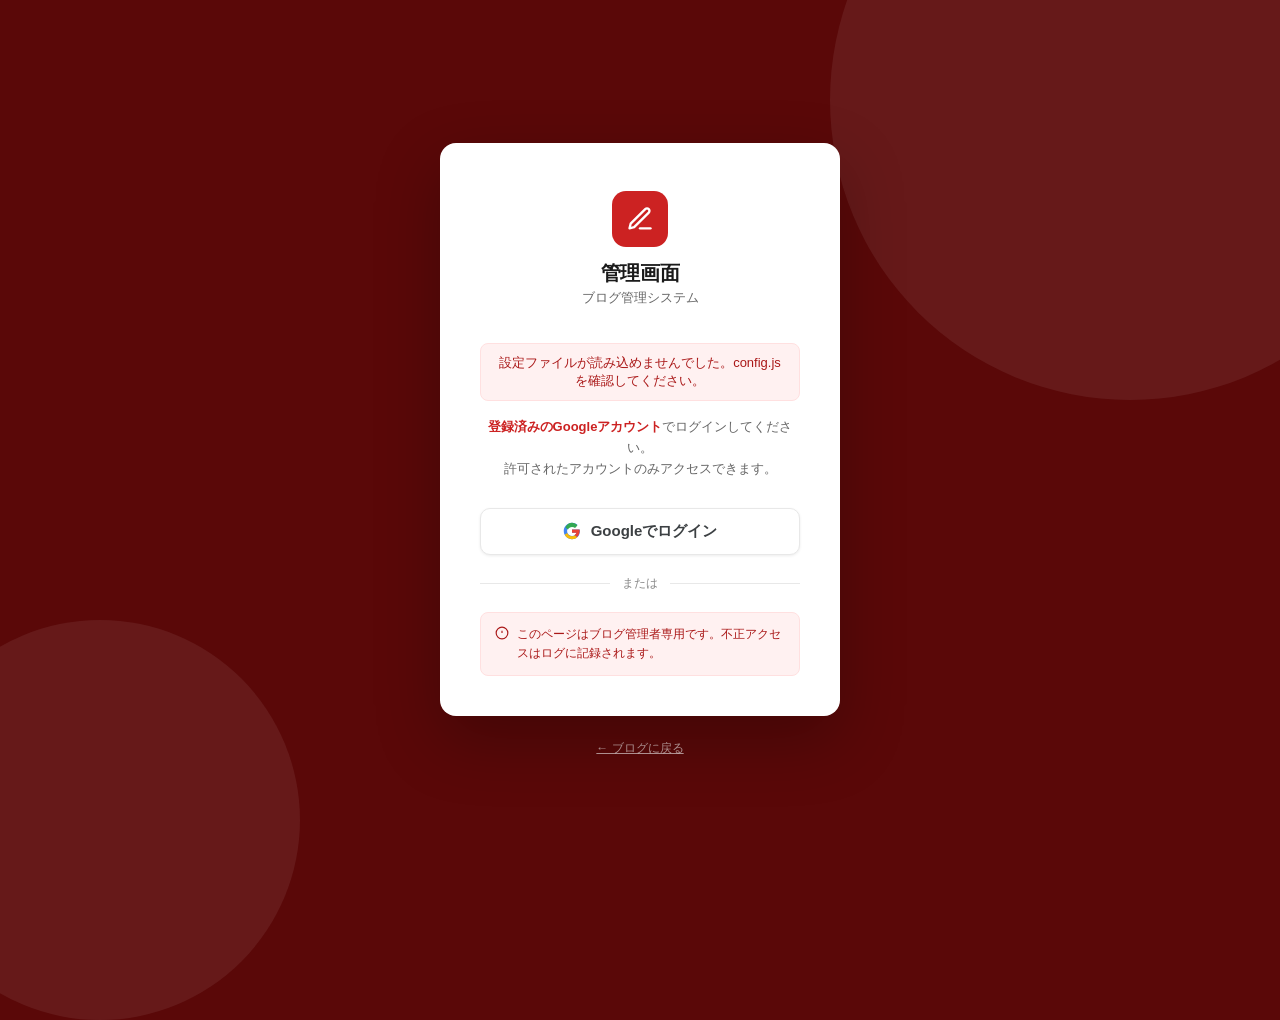
==== admin/index.html @ 7b827cad "Update index.html" ====
<!DOCTYPE html>
<html lang="ja">
<head>
<meta charset="UTF-8">
<meta name="viewport" content="width=device-width, initial-scale=1.0">
<title>管理画面 ログイン</title>
<script src="config.js"></script>
<style>
  :root {
    --red-900: #5a0808;
    --red-800: #881010;
    --red-700: #aa1818;
    --red-600: #cc2222;
    --red-400: #f06060;
    --red-100: #ffe0e0;
    --red-50:  #fff1f1;
    --gray-100: #f5f5f5;
    --gray-200: #e8e8e8;
    --gray-500: #888;
    --text: #1a1a1a;
    --text-muted: #666;
  }
  @media (prefers-color-scheme: dark) {
    :root {
      --gray-100: #1e1e1e;
      --gray-200: #2a2a2a;
      --red-50: #1a0808;
      --red-100: #2e1010;
      --text: #f0f0f0;
      --text-muted: #999;
    }
  }

  *, *::before, *::after { box-sizing: border-box; margin: 0; padding: 0; }

  body {
    font-family: 'Hiragino Kaku Gothic ProN', 'Noto Sans JP', sans-serif;
    background: var(--red-900);
    min-height: 100vh;
    display: flex;
    flex-direction: column;
    align-items: center;
    justify-content: center;
    padding: 20px;
    position: relative;
    overflow: hidden;
  }

  /* 背景装飾 */
  body::before, body::after {
    content: '';
    position: absolute;
    border-radius: 50%;
    opacity: 0.07;
    background: #fff;
    pointer-events: none;
  }
  body::before { width: 600px; height: 600px; top: -200px; right: -150px; }
  body::after  { width: 400px; height: 400px; bottom: -120px; left: -100px; }

  /* カード */
  .card {
    background: #fff;
    border-radius: 16px;
    padding: 48px 40px 40px;
    width: 100%;
    max-width: 400px;
    box-shadow: 0 24px 64px rgba(0,0,0,0.25);
    position: relative;
    z-index: 1;
  }
  @media (prefers-color-scheme: dark) {
    .card { background: #181818; }
  }

  /* ロゴエリア */
  .logo-area {
    text-align: center;
    margin-bottom: 36px;
  }
  .logo-mark {
    display: inline-flex;
    align-items: center;
    justify-content: center;
    width: 56px;
    height: 56px;
    background: var(--red-600);
    border-radius: 14px;
    margin-bottom: 14px;
  }
  .logo-mark svg { width: 28px; height: 28px; color: #fff; }
  .site-name {
    font-size: 20px;
    font-weight: 800;
    color: var(--text);
    letter-spacing: -0.02em;
    line-height: 1.2;
  }
  .site-sub {
    font-size: 13px;
    color: var(--text-muted);
    margin-top: 4px;
  }

  /* 説明テキスト */
  .desc {
    text-align: center;
    font-size: 13px;
    color: var(--text-muted);
    line-height: 1.6;
    margin-bottom: 28px;
  }
  .desc strong { color: var(--red-600); }

  /* Googleログインボタン */
  .google-btn {
    width: 100%;
    display: flex;
    align-items: center;
    justify-content: center;
    gap: 10px;
    padding: 13px 20px;
    background: #fff;
    border: 1.5px solid var(--gray-200);
    border-radius: 10px;
    font-size: 15px;
    font-weight: 600;
    color: #3c4043;
    cursor: pointer;
    font-family: inherit;
    transition: background 0.15s, box-shadow 0.15s, border-color 0.15s;
    text-decoration: none;
    box-shadow: 0 1px 3px rgba(0,0,0,0.08);
  }
  .google-btn:hover {
    background: #f8f8f8;
    border-color: #bbb;
    box-shadow: 0 2px 8px rgba(0,0,0,0.12);
  }
  .google-btn:active { background: #f0f0f0; }
  .google-btn svg { flex-shrink: 0; }

  /* セパレーター */
  .sep {
    display: flex;
    align-items: center;
    gap: 12px;
    margin: 20px 0;
    font-size: 12px;
    color: var(--gray-500);
  }
  .sep::before, .sep::after {
    content: '';
    flex: 1;
    height: 1px;
    background: var(--gray-200);
  }

  /* 注意書き */
  .notice {
    background: var(--red-50);
    border: 1px solid var(--red-100);
    border-radius: 8px;
    padding: 12px 14px;
    font-size: 12px;
    color: var(--red-700);
    line-height: 1.6;
    display: flex;
    gap: 8px;
    align-items: flex-start;
  }
  .notice svg { width: 14px; height: 14px; flex-shrink: 0; margin-top: 1px; }

  /* エラーメッセージ */
  .error-msg {
    display: none;
    background: var(--red-50);
    border: 1px solid var(--red-100);
    border-radius: 8px;
    padding: 10px 14px;
    font-size: 13px;
    color: var(--red-700);
    margin-bottom: 16px;
    text-align: center;
  }
  .error-msg.show { display: block; }

  /* ローディング */
  .loading-overlay {
    display: none;
    position: fixed;
    inset: 0;
    background: rgba(90, 8, 8, 0.6);
    z-index: 100;
    align-items: center;
    justify-content: center;
    flex-direction: column;
    gap: 16px;
    color: #fff;
    font-size: 14px;
  }
  .loading-overlay.show { display: flex; }
  .spinner {
    width: 36px;
    height: 36px;
    border: 3px solid rgba(255,255,255,0.3);
    border-top-color: #fff;
    border-radius: 50%;
    animation: spin 0.8s linear infinite;
  }
  @keyframes spin { to { transform: rotate(360deg); } }

  /* フッター */
  .card-footer {
    margin-top: 24px;
    text-align: center;
    font-size: 12px;
    color: rgba(255,255,255,0.45);
  }
  .card-footer a { color: rgba(255,255,255,0.6); text-decoration: underline; }
</style>
</head>
<body>

<div class="loading-overlay" id="loading">
  <div class="spinner"></div>
  <span>Googleにリダイレクト中...</span>
</div>

<div class="card">
  <div class="logo-area">
    <div class="logo-mark">
      <svg viewBox="0 0 24 24" fill="none" stroke="currentColor" stroke-width="2" stroke-linecap="round" stroke-linejoin="round">
        <path d="M12 20h9"/><path d="M16.5 3.5a2.121 2.121 0 013 3L7 19l-4 1 1-4L16.5 3.5z"/>
      </svg>
    </div>
    <div class="site-name">管理画面</div>
    <div class="site-sub">ブログ管理システム</div>
  </div>

  <div class="error-msg" id="error-msg"></div>

  <p class="desc">
    <strong>登録済みのGoogleアカウント</strong>でログインしてください。<br>
    許可されたアカウントのみアクセスできます。
  </p>

  <button class="google-btn" onclick="startLogin()" id="login-btn">
    <!-- Google公式SVGロゴ -->
    <svg width="18" height="18" viewBox="0 0 48 48">
      <path fill="#4285F4" d="M44.5 20H24v8.5h11.8C34.7 33.9 29.9 37 24 37c-7.2 0-13-5.8-13-13s5.8-13 13-13c3.1 0 5.9 1.1 8.1 2.9l6.4-6.4C34.6 4.1 29.6 2 24 2 11.8 2 2 11.8 2 24s9.8 22 22 22c11 0 21-8 21-22 0-1.3-.2-2.7-.5-4z"/>
      <path fill="#34A853" d="M6.3 14.7l7 5.1C15 16.1 19.2 13 24 13c3.1 0 5.9 1.1 8.1 2.9l6.4-6.4C34.6 4.1 29.6 2 24 2 16.3 2 9.7 7.4 6.3 14.7z"/>
      <path fill="#FBBC05" d="M24 46c5.8 0 10.7-1.9 14.3-5.2l-6.6-5.4C29.9 37 27.1 38 24 38c-5.8 0-10.7-3.8-12.5-9L4.6 34.3C8.1 41.1 15.5 46 24 46z"/>
      <path fill="#EA4335" d="M44.5 20H24v8.5h11.8c-.9 2.6-2.7 4.8-5 6.3l6.6 5.4C41.1 36.7 44.5 30.9 44.5 24c0-1.3-.2-2.7-.5-4z"/>
    </svg>
    Googleでログイン
  </button>

  <div class="sep">または</div>

  <div class="notice">
    <svg viewBox="0 0 24 24" fill="none" stroke="currentColor" stroke-width="2">
      <circle cx="12" cy="12" r="10"/><line x1="12" y1="8" x2="12" y2="12"/><line x1="12" y1="16" x2="12.01" y2="16"/>
    </svg>
    このページはブログ管理者専用です。不正アクセスはログに記録されます。
  </div>
</div>

<div class="card-footer">
  <a href="../index.html">← ブログに戻る</a>
</div>

<script>
// === 既にログイン済みなら即リダイレクト ===
window.addEventListener('DOMContentLoaded', () => {
  // config.js の読み込み確認
  if (typeof BLOG_CONFIG === 'undefined') {
    showError('設定ファイルが読み込めませんでした。config.js を確認してください。');
    return;
  }

  // URLにエラーパラメータがあれば先に表示（セッションチェックより優先）
  const params = new URLSearchParams(window.location.search);
  if (params.get('error') === 'unauthorized') {
    showError('このGoogleアカウントはアクセス権がありません。');
    return;
  } else if (params.get('error') === 'expired') {
    showError('セッションの有効期限が切れました。再ログインしてください。');
    return;
  }

  // 有効なセッションがあればエディターへ（エラー時は飛ばさない）
  const session = getSession();
  if (session && isSessionValid(session)) {
    window.location.href = 'editor.html';
    return;
  }

  // 無効なセッションは念のり削除
  sessionStorage.removeItem('admin_session');
});

// === Googleログイン開始 ===
function startLogin() {
  if (typeof BLOG_CONFIG === 'undefined' || BLOG_CONFIG.GOOGLE_CLIENT_ID === 'YOUR_CLIENT_ID_HERE.apps.googleusercontent.com') {
    showError('config.js に GOOGLE_CLIENT_ID を設定してください。');
    return;
  }

  document.getElementById('loading').classList.add('show');
  document.getElementById('login-btn').disabled = true;

  // CSRF対策のstateトークン生成
  const state = generateState();
  sessionStorage.setItem('oauth_state', state);

  // Google OAuth 2.0 認証URLを構築（implicit flow）
  const params = new URLSearchParams({
    client_id:     BLOG_CONFIG.GOOGLE_CLIENT_ID,
    redirect_uri:  BLOG_CONFIG.REDIRECT_URI,
    response_type: 'token id_token',
    scope:         'openid email profile',
    state:         state,
    nonce:         generateState(),   // リプレイ攻撃対策
    prompt:        'select_account',  // 毎回アカウント選択画面を表示
  });

  window.location.href = `https://accounts.google.com/o/oauth2/v2/auth?${params}`;
}

// === セッション管理 ===
function getSession() {
  try {
    const raw = sessionStorage.getItem('admin_session');
    return raw ? JSON.parse(raw) : null;
  } catch { return null; }
}

function isSessionValid(session) {
  if (!session || !session.email || !session.expiresAt) return false;
  return Date.now() < session.expiresAt;
}

// === ユーティリティ ===
function generateState() {
  const arr = new Uint8Array(16);
  crypto.getRandomValues(arr);
  return Array.from(arr, b => b.toString(16).padStart(2,'0')).join('');
}

function showError(msg) {
  const el = document.getElementById('error-msg');
  el.textContent = msg;
  el.classList.add('show');
  document.getElementById('loading').classList.remove('show');
  const btn = document.getElementById('login-btn');
  if (btn) btn.disabled = false;
}
</script>
</body>
</html>
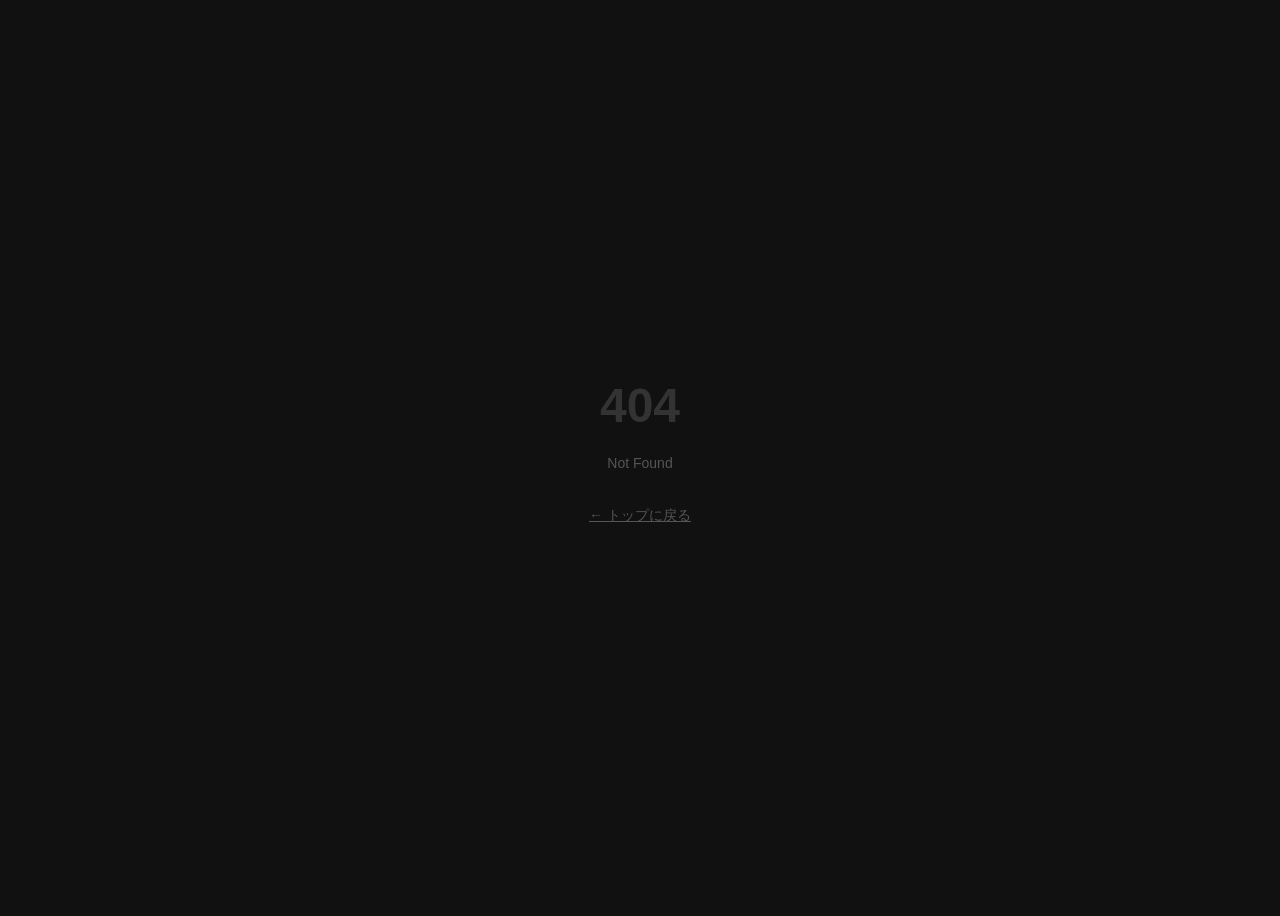
==== commit 33942469: "Update index.html" ====
--- a/admin/index.html
+++ b/admin/index.html
@@ -3,359 +3,18 @@
 <head>
 <meta charset="UTF-8">
 <meta name="viewport" content="width=device-width, initial-scale=1.0">
-<title>管理画面 ログイン</title>
-<script src="config.js"></script>
+<title>404 Not Found</title>
+<meta name="robots" content="noindex, nofollow">
 <style>
-  :root {
-    --red-900: #5a0808;
-    --red-800: #881010;
-    --red-700: #aa1818;
-    --red-600: #cc2222;
-    --red-400: #f06060;
-    --red-100: #ffe0e0;
-    --red-50:  #fff1f1;
-    --gray-100: #f5f5f5;
-    --gray-200: #e8e8e8;
-    --gray-500: #888;
-    --text: #1a1a1a;
-    --text-muted: #666;
-  }
-  @media (prefers-color-scheme: dark) {
-    :root {
-      --gray-100: #1e1e1e;
-      --gray-200: #2a2a2a;
-      --red-50: #1a0808;
-      --red-100: #2e1010;
-      --text: #f0f0f0;
-      --text-muted: #999;
-    }
-  }
-
-  *, *::before, *::after { box-sizing: border-box; margin: 0; padding: 0; }
-
-  body {
-    font-family: 'Hiragino Kaku Gothic ProN', 'Noto Sans JP', sans-serif;
-    background: var(--red-900);
-    min-height: 100vh;
-    display: flex;
-    flex-direction: column;
-    align-items: center;
-    justify-content: center;
-    padding: 20px;
-    position: relative;
-    overflow: hidden;
-  }
-
-  /* 背景装飾 */
-  body::before, body::after {
-    content: '';
-    position: absolute;
-    border-radius: 50%;
-    opacity: 0.07;
-    background: #fff;
-    pointer-events: none;
-  }
-  body::before { width: 600px; height: 600px; top: -200px; right: -150px; }
-  body::after  { width: 400px; height: 400px; bottom: -120px; left: -100px; }
-
-  /* カード */
-  .card {
-    background: #fff;
-    border-radius: 16px;
-    padding: 48px 40px 40px;
-    width: 100%;
-    max-width: 400px;
-    box-shadow: 0 24px 64px rgba(0,0,0,0.25);
-    position: relative;
-    z-index: 1;
-  }
-  @media (prefers-color-scheme: dark) {
-    .card { background: #181818; }
-  }
-
-  /* ロゴエリア */
-  .logo-area {
-    text-align: center;
-    margin-bottom: 36px;
-  }
-  .logo-mark {
-    display: inline-flex;
-    align-items: center;
-    justify-content: center;
-    width: 56px;
-    height: 56px;
-    background: var(--red-600);
-    border-radius: 14px;
-    margin-bottom: 14px;
-  }
-  .logo-mark svg { width: 28px; height: 28px; color: #fff; }
-  .site-name {
-    font-size: 20px;
-    font-weight: 800;
-    color: var(--text);
-    letter-spacing: -0.02em;
-    line-height: 1.2;
-  }
-  .site-sub {
-    font-size: 13px;
-    color: var(--text-muted);
-    margin-top: 4px;
-  }
-
-  /* 説明テキスト */
-  .desc {
-    text-align: center;
-    font-size: 13px;
-    color: var(--text-muted);
-    line-height: 1.6;
-    margin-bottom: 28px;
-  }
-  .desc strong { color: var(--red-600); }
-
-  /* Googleログインボタン */
-  .google-btn {
-    width: 100%;
-    display: flex;
-    align-items: center;
-    justify-content: center;
-    gap: 10px;
-    padding: 13px 20px;
-    background: #fff;
-    border: 1.5px solid var(--gray-200);
-    border-radius: 10px;
-    font-size: 15px;
-    font-weight: 600;
-    color: #3c4043;
-    cursor: pointer;
-    font-family: inherit;
-    transition: background 0.15s, box-shadow 0.15s, border-color 0.15s;
-    text-decoration: none;
-    box-shadow: 0 1px 3px rgba(0,0,0,0.08);
-  }
-  .google-btn:hover {
-    background: #f8f8f8;
-    border-color: #bbb;
-    box-shadow: 0 2px 8px rgba(0,0,0,0.12);
-  }
-  .google-btn:active { background: #f0f0f0; }
-  .google-btn svg { flex-shrink: 0; }
-
-  /* セパレーター */
-  .sep {
-    display: flex;
-    align-items: center;
-    gap: 12px;
-    margin: 20px 0;
-    font-size: 12px;
-    color: var(--gray-500);
-  }
-  .sep::before, .sep::after {
-    content: '';
-    flex: 1;
-    height: 1px;
-    background: var(--gray-200);
-  }
-
-  /* 注意書き */
-  .notice {
-    background: var(--red-50);
-    border: 1px solid var(--red-100);
-    border-radius: 8px;
-    padding: 12px 14px;
-    font-size: 12px;
-    color: var(--red-700);
-    line-height: 1.6;
-    display: flex;
-    gap: 8px;
-    align-items: flex-start;
-  }
-  .notice svg { width: 14px; height: 14px; flex-shrink: 0; margin-top: 1px; }
-
-  /* エラーメッセージ */
-  .error-msg {
-    display: none;
-    background: var(--red-50);
-    border: 1px solid var(--red-100);
-    border-radius: 8px;
-    padding: 10px 14px;
-    font-size: 13px;
-    color: var(--red-700);
-    margin-bottom: 16px;
-    text-align: center;
-  }
-  .error-msg.show { display: block; }
-
-  /* ローディング */
-  .loading-overlay {
-    display: none;
-    position: fixed;
-    inset: 0;
-    background: rgba(90, 8, 8, 0.6);
-    z-index: 100;
-    align-items: center;
-    justify-content: center;
-    flex-direction: column;
-    gap: 16px;
-    color: #fff;
-    font-size: 14px;
-  }
-  .loading-overlay.show { display: flex; }
-  .spinner {
-    width: 36px;
-    height: 36px;
-    border: 3px solid rgba(255,255,255,0.3);
-    border-top-color: #fff;
-    border-radius: 50%;
-    animation: spin 0.8s linear infinite;
-  }
-  @keyframes spin { to { transform: rotate(360deg); } }
-
-  /* フッター */
-  .card-footer {
-    margin-top: 24px;
-    text-align: center;
-    font-size: 12px;
-    color: rgba(255,255,255,0.45);
-  }
-  .card-footer a { color: rgba(255,255,255,0.6); text-decoration: underline; }
+  body { font-family: sans-serif; background: #111; color: #555; min-height: 100vh; display: flex; align-items: center; justify-content: center; flex-direction: column; gap: 8px; }
+  h1 { font-size: 48px; color: #333; margin: 0; }
+  p  { font-size: 14px; }
+  a  { color: #555; }
 </style>
 </head>
 <body>
-
-<div class="loading-overlay" id="loading">
-  <div class="spinner"></div>
-  <span>Googleにリダイレクト中...</span>
-</div>
-
-<div class="card">
-  <div class="logo-area">
-    <div class="logo-mark">
-      <svg viewBox="0 0 24 24" fill="none" stroke="currentColor" stroke-width="2" stroke-linecap="round" stroke-linejoin="round">
-        <path d="M12 20h9"/><path d="M16.5 3.5a2.121 2.121 0 013 3L7 19l-4 1 1-4L16.5 3.5z"/>
-      </svg>
-    </div>
-    <div class="site-name">管理画面</div>
-    <div class="site-sub">ブログ管理システム</div>
-  </div>
-
-  <div class="error-msg" id="error-msg"></div>
-
-  <p class="desc">
-    <strong>登録済みのGoogleアカウント</strong>でログインしてください。<br>
-    許可されたアカウントのみアクセスできます。
-  </p>
-
-  <button class="google-btn" onclick="startLogin()" id="login-btn">
-    <!-- Google公式SVGロゴ -->
-    <svg width="18" height="18" viewBox="0 0 48 48">
-      <path fill="#4285F4" d="M44.5 20H24v8.5h11.8C34.7 33.9 29.9 37 24 37c-7.2 0-13-5.8-13-13s5.8-13 13-13c3.1 0 5.9 1.1 8.1 2.9l6.4-6.4C34.6 4.1 29.6 2 24 2 11.8 2 2 11.8 2 24s9.8 22 22 22c11 0 21-8 21-22 0-1.3-.2-2.7-.5-4z"/>
-      <path fill="#34A853" d="M6.3 14.7l7 5.1C15 16.1 19.2 13 24 13c3.1 0 5.9 1.1 8.1 2.9l6.4-6.4C34.6 4.1 29.6 2 24 2 16.3 2 9.7 7.4 6.3 14.7z"/>
-      <path fill="#FBBC05" d="M24 46c5.8 0 10.7-1.9 14.3-5.2l-6.6-5.4C29.9 37 27.1 38 24 38c-5.8 0-10.7-3.8-12.5-9L4.6 34.3C8.1 41.1 15.5 46 24 46z"/>
-      <path fill="#EA4335" d="M44.5 20H24v8.5h11.8c-.9 2.6-2.7 4.8-5 6.3l6.6 5.4C41.1 36.7 44.5 30.9 44.5 24c0-1.3-.2-2.7-.5-4z"/>
-    </svg>
-    Googleでログイン
-  </button>
-
-  <div class="sep">または</div>
-
-  <div class="notice">
-    <svg viewBox="0 0 24 24" fill="none" stroke="currentColor" stroke-width="2">
-      <circle cx="12" cy="12" r="10"/><line x1="12" y1="8" x2="12" y2="12"/><line x1="12" y1="16" x2="12.01" y2="16"/>
-    </svg>
-    このページはブログ管理者専用です。不正アクセスはログに記録されます。
-  </div>
-</div>
-
-<div class="card-footer">
-  <a href="../index.html">← ブログに戻る</a>
-</div>
-
-<script>
-// === 既にログイン済みなら即リダイレクト ===
-window.addEventListener('DOMContentLoaded', () => {
-  // config.js の読み込み確認
-  if (typeof BLOG_CONFIG === 'undefined') {
-    showError('設定ファイルが読み込めませんでした。config.js を確認してください。');
-    return;
-  }
-
-  // URLにエラーパラメータがあれば先に表示（セッションチェックより優先）
-  const params = new URLSearchParams(window.location.search);
-  if (params.get('error') === 'unauthorized') {
-    showError('このGoogleアカウントはアクセス権がありません。');
-    return;
-  } else if (params.get('error') === 'expired') {
-    showError('セッションの有効期限が切れました。再ログインしてください。');
-    return;
-  }
-
-  // 有効なセッションがあればエディターへ（エラー時は飛ばさない）
-  const session = getSession();
-  if (session && isSessionValid(session)) {
-    window.location.href = 'editor.html';
-    return;
-  }
-
-  // 無効なセッションは念のり削除
-  sessionStorage.removeItem('admin_session');
-});
-
-// === Googleログイン開始 ===
-function startLogin() {
-  if (typeof BLOG_CONFIG === 'undefined' || BLOG_CONFIG.GOOGLE_CLIENT_ID === 'YOUR_CLIENT_ID_HERE.apps.googleusercontent.com') {
-    showError('config.js に GOOGLE_CLIENT_ID を設定してください。');
-    return;
-  }
-
-  document.getElementById('loading').classList.add('show');
-  document.getElementById('login-btn').disabled = true;
-
-  // CSRF対策のstateトークン生成
-  const state = generateState();
-  sessionStorage.setItem('oauth_state', state);
-
-  // Google OAuth 2.0 認証URLを構築（implicit flow）
-  const params = new URLSearchParams({
-    client_id:     BLOG_CONFIG.GOOGLE_CLIENT_ID,
-    redirect_uri:  BLOG_CONFIG.REDIRECT_URI,
-    response_type: 'token id_token',
-    scope:         'openid email profile',
-    state:         state,
-    nonce:         generateState(),   // リプレイ攻撃対策
-    prompt:        'select_account',  // 毎回アカウント選択画面を表示
-  });
-
-  window.location.href = `https://accounts.google.com/o/oauth2/v2/auth?${params}`;
-}
-
-// === セッション管理 ===
-function getSession() {
-  try {
-    const raw = sessionStorage.getItem('admin_session');
-    return raw ? JSON.parse(raw) : null;
-  } catch { return null; }
-}
-
-function isSessionValid(session) {
-  if (!session || !session.email || !session.expiresAt) return false;
-  return Date.now() < session.expiresAt;
-}
-
-// === ユーティリティ ===
-function generateState() {
-  const arr = new Uint8Array(16);
-  crypto.getRandomValues(arr);
-  return Array.from(arr, b => b.toString(16).padStart(2,'0')).join('');
-}
-
-function showError(msg) {
-  const el = document.getElementById('error-msg');
-  el.textContent = msg;
-  el.classList.add('show');
-  document.getElementById('loading').classList.remove('show');
-  const btn = document.getElementById('login-btn');
-  if (btn) btn.disabled = false;
-}
-</script>
+  <h1>404</h1>
+  <p>Not Found</p>
+  <p><a href="/">← トップに戻る</a></p>
 </body>
 </html>
